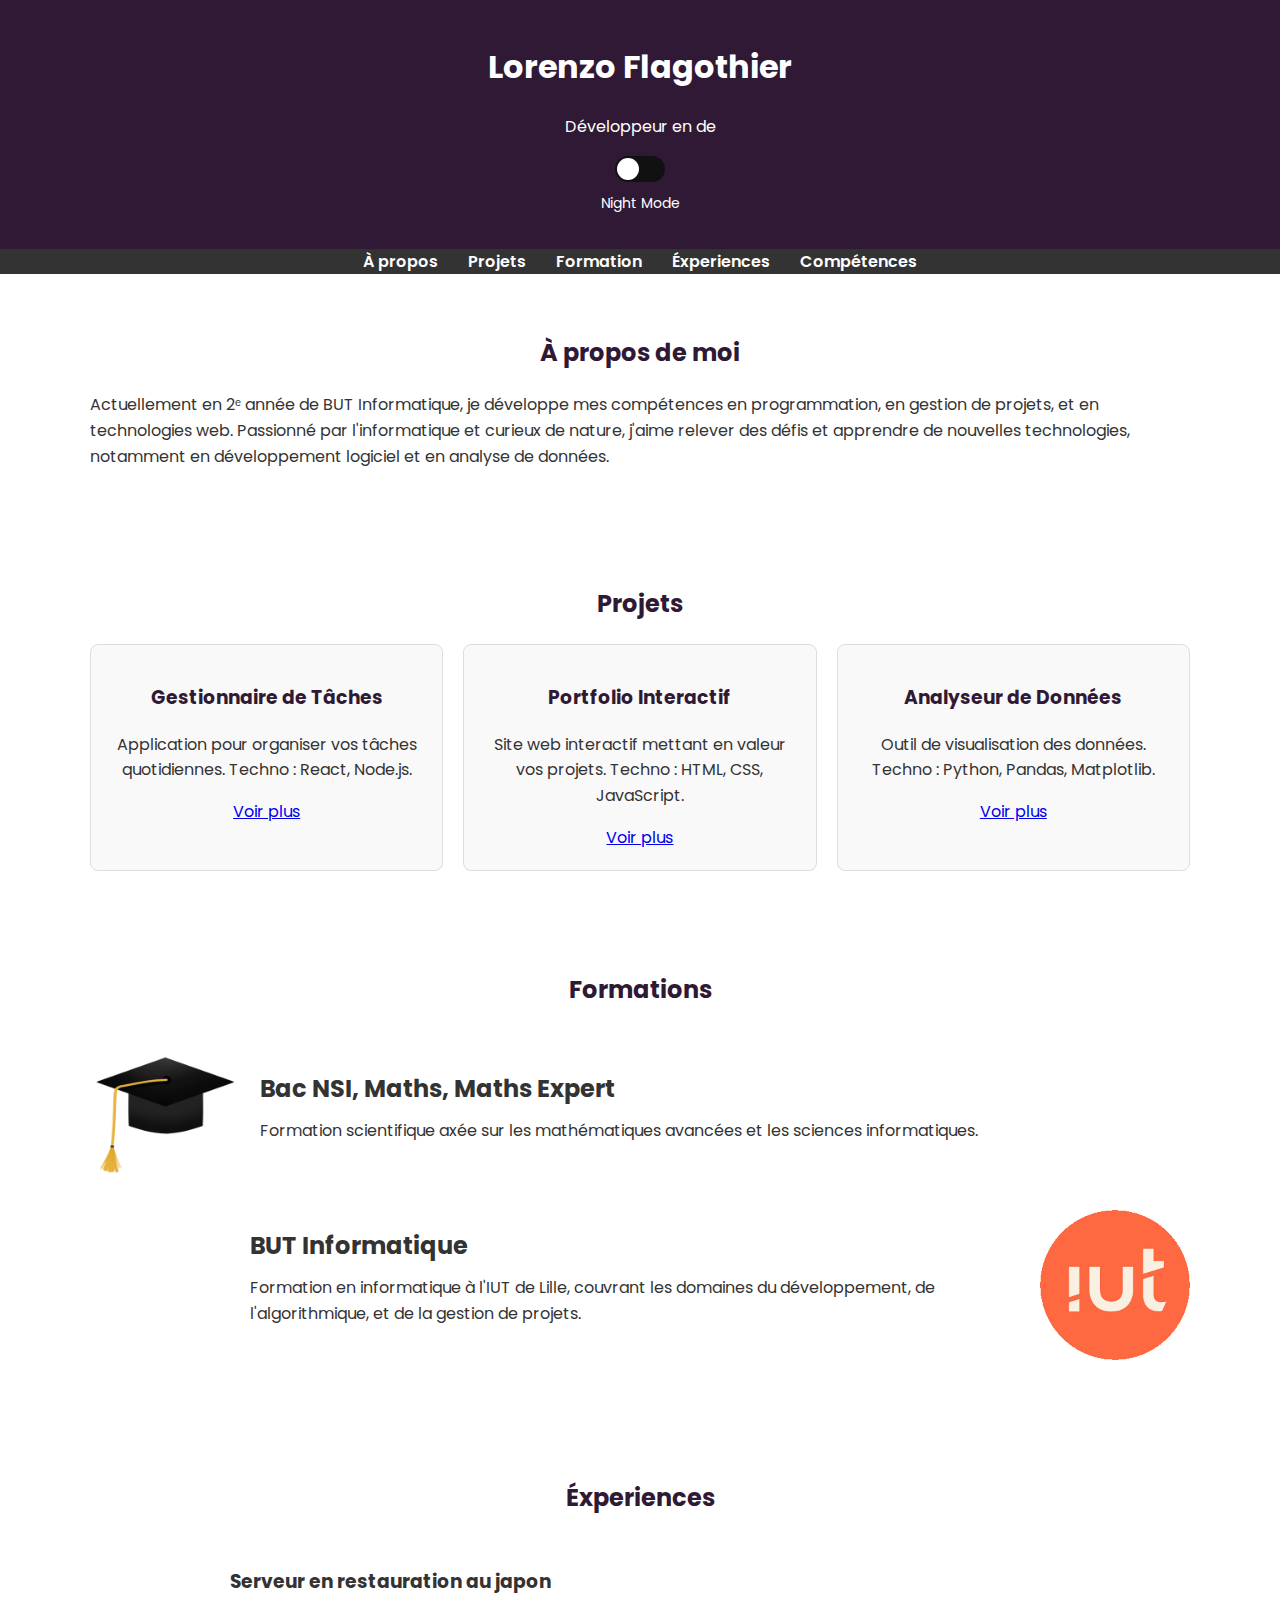
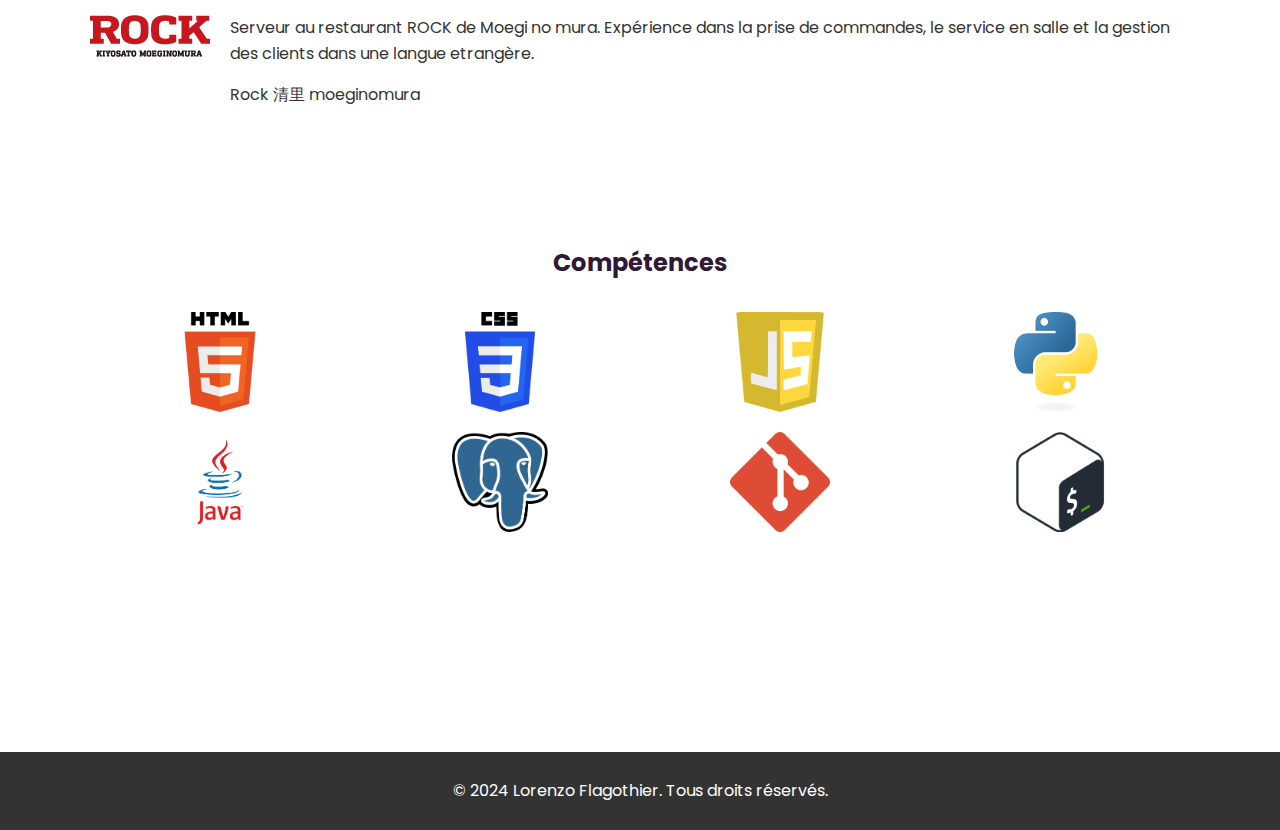
==== index.html @ 0fe45277 "rename Machin truc to index" ====
<!DOCTYPE html>
<html lang="fr">
<head>
    <meta charset="UTF-8">
    <meta name="viewport" content="width=device-width, initial-scale=1.0">
    <title>Portfolio Informatique</title>
    <link rel="stylesheet" href="styles.css">
    <link rel="preconnect" href="https://fonts.googleapis.com">
    <link href="https://fonts.googleapis.com/css2?family=Poppins:wght@300;400;600&display=swap" rel="stylesheet">
</head>
<body>
    <header>
        <div id="particles-js"></div> <!-- Conteneur pour les particules -->
        <div class="container">
            <h1>Lorenzo Flagothier</h1>
            <div id="text-container"></div>
            <p id="dynamic-text">Développeur Web | Ingénieur Logiciel</p>
        </div>
        <div class="nmdiv">
            <div class="nmode">
                <!-- Conteneur pour la checkbox et le label -->
                <div class="checkbox-wrapper">
                    <input type="checkbox" class="checkbox" id="checkbox">
                    <label for="checkbox" class="checkbox-label">
                        <i class="fas fa-moon"></i>
                        <i class="fas fa-sun"></i>
                        <span class="ball"></span>
                    </label>
                </div>
                <!-- Texte sous la checkbox -->
                <p class="checkbox-text">Night Mode</p>
            </div>
        </div>              
        </div>
        
    </header>

    <nav>
        <ul>
            <li><a href="#about">À propos</a></li>
            <li><a href="#projects">Projets</a></li>
            <li><a href="#formation">Formation</a></li>
            <li><a href="#Éxperiences">Éxperiences</a></li>
            <li><a href="#skills">Compétences</a></li>
        </ul>
    </nav>

    <section id="about">
        <div class="container">
            <h2>À propos de moi</h2>
            <p>
                Actuellement en 2ᵉ année de BUT Informatique, je développe mes compétences en programmation, en gestion de projets, et en technologies web. 
                Passionné par l'informatique et curieux de nature, j'aime relever des défis et apprendre de nouvelles technologies, notamment en développement logiciel et en analyse de données.
            </p>
        </div>
    </section>

    <section id="projects">
        <div class="container">
            <h2>Projets</h2>
            <div class="grid">
                <div class="card">
                    <h3>Gestionnaire de Tâches</h3>
                    <p>Application pour organiser vos tâches quotidiennes. Techno : React, Node.js.</p>
                    <a href="#">Voir plus</a>
                </div>
                <div class="card">
                    <h3>Portfolio Interactif</h3>
                    <p>Site web interactif mettant en valeur vos projets. Techno : HTML, CSS, JavaScript.</p>
                    <a href="#">Voir plus</a>
                </div>
                <div class="card">
                    <h3>Analyseur de Données</h3>
                    <p>Outil de visualisation des données. Techno : Python, Pandas, Matplotlib.</p>
                    <a href="#">Voir plus</a>
                </div>
            </div>
        </div>
    </section>

    <section id="formation">
        <div class="container">
            <h2>Formations</h2>
            <div class="formation-item">
                <img src="img/Bac.png" alt="Bac NSI, Maths" class="formation-img">
                <div class="formation-content">
                    <h3>Bac NSI, Maths, Maths Expert</h3>
                    <p>Formation scientifique axée sur les mathématiques avancées et les sciences informatiques.</p>
                </div>
            </div>
            <div class="formation-item reverse">
                <img src="img/iut.png" alt="BUT Informatique" class="formation-img">
                <div class="formation-content">
                    <h3>BUT Informatique</h3>
                    <p>Formation en informatique à l'IUT de Lille, couvrant les domaines du développement, de l'algorithmique, et de la gestion de projets.</p>
                </div>
            </div>
        </div>
    </section>


    <section id="Éxperiences">
        <div class="container">
            <h2>Éxperiences</h2>
            <div class="Éxperiences-item">
                <img src="img/kiyosato rock.png" alt="kiyosato rock" class="Éxperiences-img">
                <div class="Éxperiences-content">
                    <h3>Serveur en restauration au japon</h3>
                    <p>Serveur au restaurant ROCK de Moegi no mura. Expérience dans la prise de commandes, le service en salle et la gestion des clients dans une langue etrangère.</p>
                    <p>Rock 清里 moeginomura</p>

                </div>
            </div>
        </div>
    </section>

    <section id="skills">
        <div class="container">
            <h2>Compétences</h2>
            <div class="skills-grid">
                <img src="img/html.png" alt="HTML" class="skill-img">
                <img src="img/css.png" alt="CSS" class="skill-img">
                <img src="img/js.png" alt="JavaScript" class="skill-img">
                <img src="img/python.png" alt="Python" class="skill-img">
                <img src="img/java.png" alt="java" class="skill-img">
                <img src="img/psql.png" alt="psql" class="skill-img">
                <img src="img/git.png" alt="git" class="skill-img">
                <img src="img/bash.png" alt="bash" class="skill-img">
            </div>
        </div>
    </section>

    <section id="fun-button">
        <div class="container">
            <button id="magic-button">Cliquez-moi !</button>
        </div>
    </section>
    
    
    

    <footer>
        <div class="container">
            <p>&copy; 2024 Lorenzo Flagothier. Tous droits réservés.</p>
        </div>
    </footer>
    <script src="script.js"></script>
</body>
</html>
---- styles.css ----
/* Global Styles */
body {
    font-family: 'Poppins', sans-serif;
    margin: 0;
    padding: 0;
    color: #333;
    line-height: 1.6;
}

header {
    position: relative;
    overflow: hidden; /* Empêche les particules de dépasser */
    background: #301934; /* Couleur de fond du header */
    color: #fff;
    padding: 20px 0;
    text-align: center;
    min-height: 200px; /* Assure une hauteur suffisante pour les particules */
}

nav {
    background: #333;
    color: #fff;
    text-align: center;
}

nav ul {
    margin: 0;
    padding: 0;
    list-style: none;
    display: flex;
    justify-content: center;
}

nav ul li {
    margin: 0 15px;
}

nav ul li a {
    color: #fff;
    text-decoration: none;
    font-weight: 600;
}

nav ul li a:hover {
    color: #301934;
}

.container {
    width: 90%;
    max-width: 1100px;
    margin: 0 auto;
}

section {
    padding: 40px 0;
}

h2 {
    text-align: center;
    margin-bottom: 20px;
    color: #301934;
}
/* Section formations */
#formation, #Éxperiences {
    padding: 40px 0;
}

#formation h2, #Éxperiences h2 {
    text-align: center;
    margin-bottom: 30px;
}

/* Conteneur de chaque formation */
.formation-item, .Éxperiences-item {
    display: flex;
    align-items: center;
    margin-bottom: 20px;
}

.formation-item.reverse, .Éxperiences-item.reverse {
    flex-direction: row-reverse; /* Inverse l'ordre pour alterner l'image et le texte */
}

/* Image associée à chaque formation */
.formation-img {
    width: 150px;
    height: 150px;
    object-fit: cover; /* Assure que l'image garde une bonne proportion */
    border-radius: 10px; /* Ajoute des coins arrondis */
    margin-right: 20px;
}

.formation-item.reverse .formation-img {
    margin-right: 0;
    margin-left: 20px;
}

/* Texte des formations */
.formation-content {
    max-width: 70%;
}

.formation-content h3 {
    margin: 0;
    font-size: 1.5em;
}

.formation-content p {
    margin-top: 10px;
    line-height: 1.6;
}

.Éxperiences-img{
    margin-right: 20px;
}

/* Section Compétences */
#skills {
    padding: 40px 0;
}

#skills h2 {
    text-align: center;
    margin-bottom: 30px;
}

/* Grille des compétences */
.skills-grid {
    display: grid;
    grid-template-columns: repeat(4, auto);
    grid-template-rows: repeat(2, auto);
    gap: 20px; /* Espacement entre les images */
    justify-items: center; /* Centre les images horizontalement */
    align-items: center; /* Centre les images verticalement */
}

/* Images des compétences */
.skill-img {
    width: 100px;
    height: 100px;
    object-fit: contain; /* Préserve les proportions de l'image */
    border-radius: 10px; /* Coins arrondis */
    transition: transform 0.3s ease, box-shadow 0.3s ease; /* Effet au survol */
}

/* Effet au survol */
.skill-img:hover {
    transform: scale(1.5) translateY(-10px) rotate(5deg);
    box-shadow: 0 10px 20px rgba(0, 0, 0, 0.2); /* Ombre */
}


.grid {
    display: grid;
    grid-template-columns: repeat(auto-fit, minmax(300px, 1fr));
    gap: 20px;
}

.card {
    border: 1px solid #ddd;
    border-radius: 8px;
    padding: 20px;
    text-align: center;
    background: #f9f9f9;
    transition: transform 0.3s ease, box-shadow 0.3s ease;
    position: relative;
    overflow: hidden;
}

.card:hover {
    transform: translateY(-10px) rotate(2deg);
    box-shadow: 0 15px 30px rgba(0, 0, 0, 0.5);
}

.card:hover::before {
    content: "";
    position: absolute;
    top: 0;
    left: 0;
    width: 100%;
    height: 100%;
    background: rgba(187, 134, 252, 0.2);
    z-index: 1;
}

.card h3 {
    color: #301934;
}

form label {
    display: block;
    margin: 10px 0 5px;
}

form input, form textarea {
    width: 100%;
    padding: 10px;
    margin-bottom: 20px;
    border: 1px solid #ccc;
    border-radius: 5px;
}

form button {
    background: #301934;
    color: #fff;
    padding: 10px 15px;
    border: none;
    border-radius: 5px;
    cursor: pointer;
}

form button:hover {
    background: #0041a8;
}

footer {
    text-align: center;
    background: #333;
    color: #fff;
    padding: 10px 0;
    margin-top: 20px;
}

/* Mode sombre */
body.dark-mode {
    background-color: #121212;
    color: #e0e0e0;
}

body.dark-mode header {
    background-color: #1f1f1f;
}

body.dark-mode nav {
    background-color: #1f1f1f;
}

body.dark-mode .card {
    background-color: #1f1f1f;
    border-color: #333;
}

body.dark-mode h2,
body.dark-mode h3 {
    color: #bb86fc; /* Violet clair adapté au fond sombre */
}

body.dark-mode form button {
    background: #bb86fc; /* Bouton en violet clair */
    color: #121212; /* Texte du bouton en noir pour le contraste */
}

body.dark-mode form button:hover {
    background: #9a67ea; /* Violet légèrement plus foncé au survol */
}

body.dark-mode nav ul li a:hover {
    color: #bb86fc; /* Liens survolés en violet clair */
}



/* Conteneur principal */
.nmdiv {
    display: flex;
    justify-content: center; /* Centre horizontalement */
    align-items: center;
    flex-direction: column; /* Empile verticalement */
}

/* Conteneur de la checkbox */
.nmode {
    display: flex;
    flex-direction: column; /* Place les éléments verticalement */
    align-items: center; /* Centre horizontalement */
    gap: 10px; /* Espace entre les éléments */
}

/* Checkbox existante */
.nmode .checkbox {
    opacity: 0; /* Cache la vraie checkbox */
    position: absolute; /* Permet un design personnalisé */
}

.nmode .checkbox-label {
    background-color: #111; /* Fond de la case */
    width: 50px;
    height: 26px;
    border-radius: 50px;
    position: relative;
    cursor: pointer;
    display: flex;
    justify-content: space-between;
    align-items: center;
}

.checkbox-label .ball {
    background-color: #fff; /* Couleur de la boule */
    width: 22px;
    height: 22px;
    position: absolute;
    left: 2px;
    top: 2px;
    border-radius: 50%;
    transition: transform 0.2s linear;
}

.checkbox:checked + .checkbox-label .ball {
    transform: translateX(24px); /* Déplacement de la boule */
}

/* Texte sous la checkbox */
.checkbox-text {
    margin-top: 0.5px; /* Espace entre le label et le texte */
    font-size: 14px; /* Taille du texte */
    color: #fff; /* Couleur du texte */
    text-align: center;
}

/* Mode sombre adapté */
body.dark-mode .checkbox-text {
    color: #bb86fc; /* Violet clair pour le mode sombre */
}

/* Mode arc-en-ciel : tout le site */
body.rainbow-mode {
    animation: rainbow-bg 2s infinite; /* Animation sur l'arrière-plan */
    color: white; /* Texte blanc pour le contraste */
}

body.rainbow-mode * {
    animation: rainbow-text 2s infinite; /* Animation sur tous les éléments */
    background: none; /* Supprime les fonds pour ne garder que les couleurs */
}

/* Arrière-plan arc-en-ciel */
@keyframes rainbow-bg {
    0% { background-color: red; }
    16% { background-color: orange; }
    33% { background-color: yellow; }
    50% { background-color: green; }
    66% { background-color: blue; }
    83% { background-color: indigo; }
    100% { background-color: violet; }
}


/* Boutons et zones spécifiques */


body.rainbow-mode .card {
    animation: rainbow-border 2s infinite; /* Animation sur les bordures et les fonds */
}

/* Animation des bordures et fonds */
@keyframes rainbow-border {
    0% { border-color: red; background-color: rgba(255, 0, 0, 0.3); }
    16% { border-color: orange; background-color: rgba(255, 165, 0, 0.3); }
    33% { border-color: yellow; background-color: rgba(255, 255, 0, 0.3); }
    50% { border-color: green; background-color: rgba(0, 128, 0, 0.3); }
    66% { border-color: blue; background-color: rgba(0, 0, 255, 0.3); }
    83% { border-color: indigo; background-color: rgba(75, 0, 130, 0.3); }
    100% { border-color: violet; background-color: rgba(238, 130, 238, 0.3); }
}
#magic-button {
    display: none; /* Cacher le bouton par défaut */
    padding: 10px 20px;
    font-size: 16px;
    background-color: #301934;
    color: #fff;
    border: none;
    border-radius: 5px;
    cursor: pointer;
    transition: all 0.3s ease;
}

#magic-button:hover {
    background-color: #bb86fc;
}


#fun-button {
    text-align: center;
    margin: 50px 0;
}

#magic-button {
    padding: 10px 20px;
    font-size: 16px;
    background-color: #301934;
    color: #fff;
    border: none;
    border-radius: 5px;
    cursor: pointer;
    transition: all 0.3s ease;
}

#magic-button:hover {
    background-color: #bb86fc;
}

/* Animation quand le bouton fuit */
#magic-button.moving {
    position: absolute;
    transition: transform 0.2s ease;
}
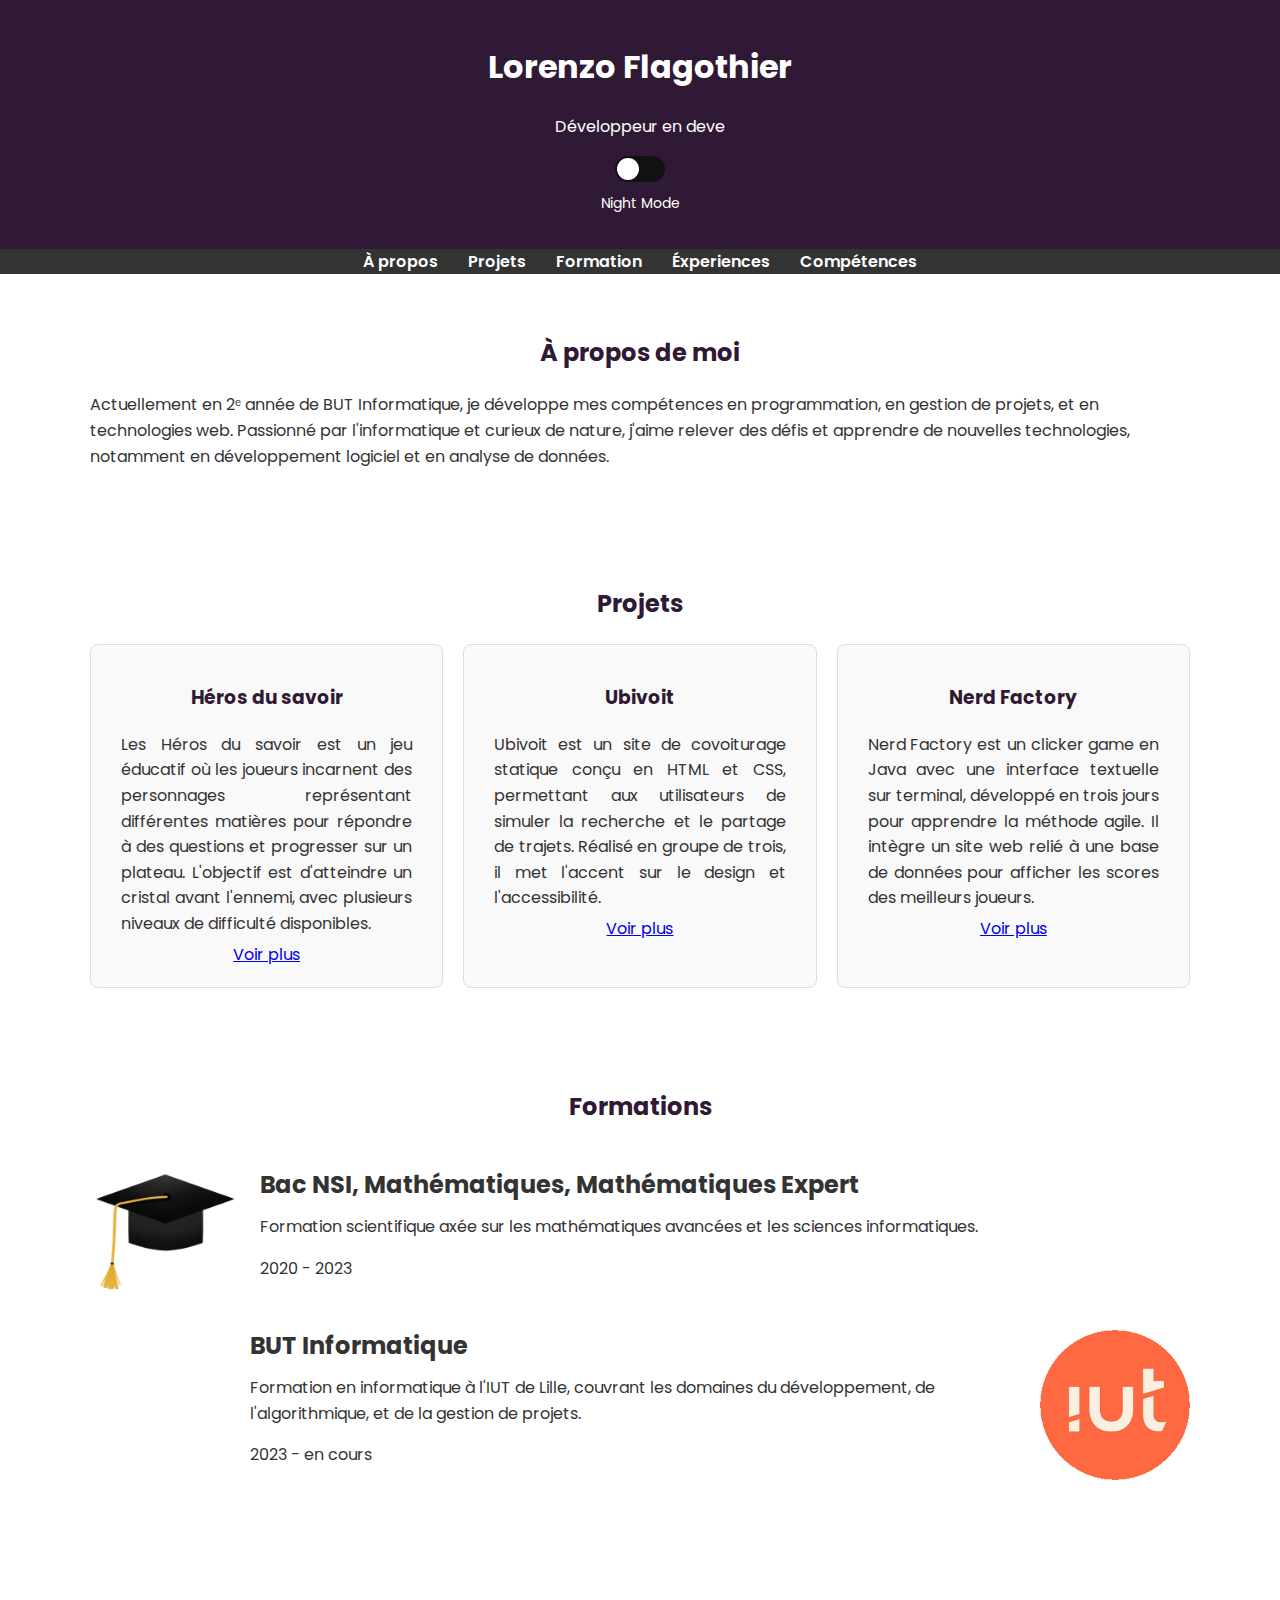
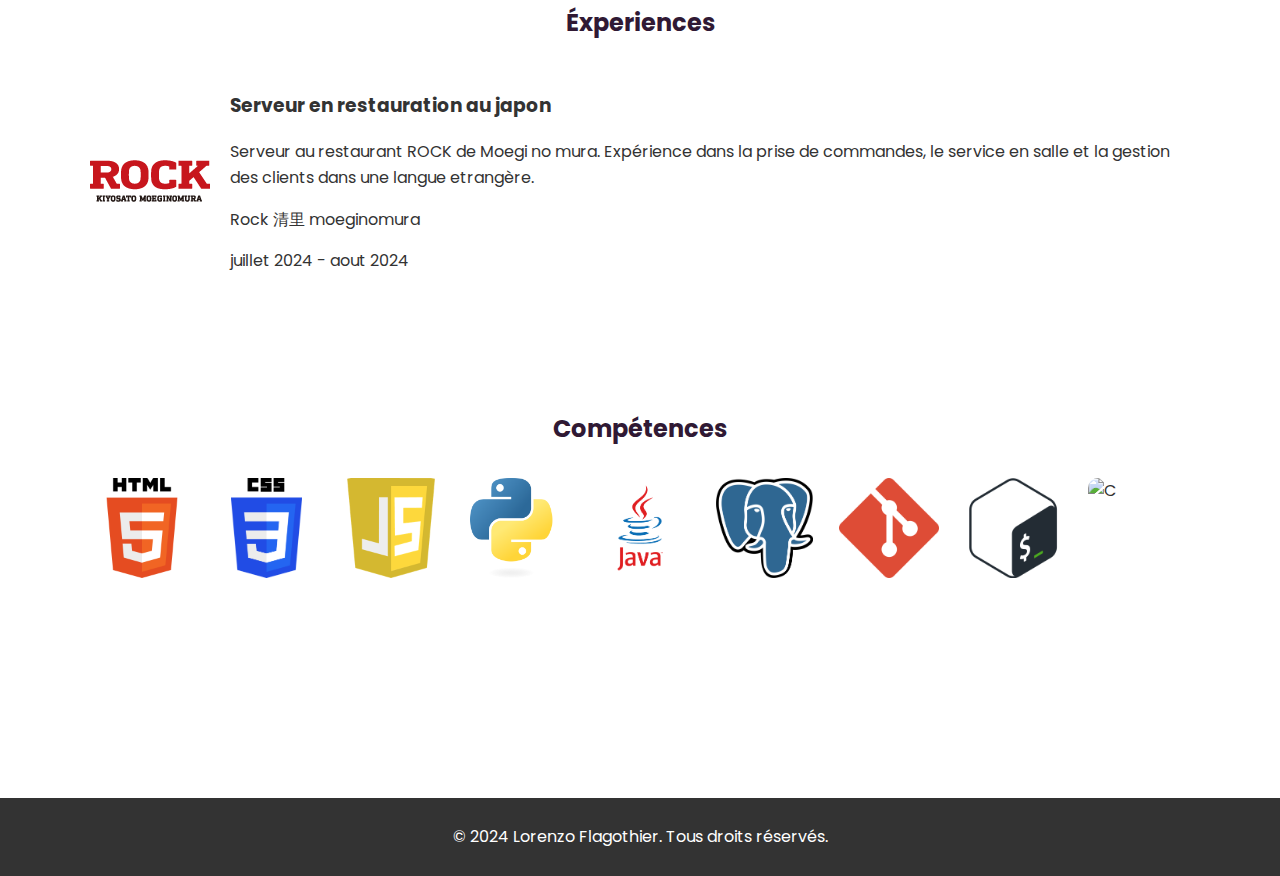
==== commit fb356e89: "ajout projets" ====
--- a/index.html
+++ b/index.html
@@ -7,6 +7,7 @@
     <link rel="stylesheet" href="styles.css">
     <link rel="preconnect" href="https://fonts.googleapis.com">
     <link href="https://fonts.googleapis.com/css2?family=Poppins:wght@300;400;600&display=swap" rel="stylesheet">
+    <link rel="icon" type="image/gif" href="img/bongo.gif">
 </head>
 <body>
     <header>
@@ -60,18 +61,18 @@
             <h2>Projets</h2>
             <div class="grid">
                 <div class="card">
-                    <h3>Gestionnaire de Tâches</h3>
-                    <p>Application pour organiser vos tâches quotidiennes. Techno : React, Node.js.</p>
+                    <h3>Héros du savoir</h3>
+                    <p>Les Héros du savoir est un jeu éducatif où les joueurs incarnent des personnages représentant différentes matières pour répondre à des questions et progresser sur un plateau. L'objectif est d'atteindre un cristal avant l'ennemi, avec plusieurs niveaux de difficulté disponibles.</p>
                     <a href="#">Voir plus</a>
                 </div>
                 <div class="card">
-                    <h3>Portfolio Interactif</h3>
-                    <p>Site web interactif mettant en valeur vos projets. Techno : HTML, CSS, JavaScript.</p>
+                    <h3>Ubivoit</h3>
+                    <p>Ubivoit est un site de covoiturage statique conçu en HTML et CSS, permettant aux utilisateurs de simuler la recherche et le partage de trajets. Réalisé en groupe de trois, il met l'accent sur le design et l'accessibilité.</p>
                     <a href="#">Voir plus</a>
                 </div>
                 <div class="card">
-                    <h3>Analyseur de Données</h3>
-                    <p>Outil de visualisation des données. Techno : Python, Pandas, Matplotlib.</p>
+                    <h3>Nerd Factory</h3>
+                    <p>Nerd Factory est un clicker game en Java avec une interface textuelle sur terminal, développé en trois jours pour apprendre la méthode agile.  Il intègre un site web relié à une base de données pour afficher les scores des meilleurs joueurs.</p>
                     <a href="#">Voir plus</a>
                 </div>
             </div>
@@ -84,8 +85,9 @@
             <div class="formation-item">
                 <img src="img/Bac.png" alt="Bac NSI, Maths" class="formation-img">
                 <div class="formation-content">
-                    <h3>Bac NSI, Maths, Maths Expert</h3>
+                    <h3>Bac NSI, Mathématiques, Mathématiques Expert</h3>
                     <p>Formation scientifique axée sur les mathématiques avancées et les sciences informatiques.</p>
+                    <p>2020 - 2023</p>
                 </div>
             </div>
             <div class="formation-item reverse">
@@ -93,6 +95,7 @@
                 <div class="formation-content">
                     <h3>BUT Informatique</h3>
                     <p>Formation en informatique à l'IUT de Lille, couvrant les domaines du développement, de l'algorithmique, et de la gestion de projets.</p>
+                    <p>2023 - en cours</p>
                 </div>
             </div>
         </div>
@@ -108,7 +111,7 @@
                     <h3>Serveur en restauration au japon</h3>
                     <p>Serveur au restaurant ROCK de Moegi no mura. Expérience dans la prise de commandes, le service en salle et la gestion des clients dans une langue etrangère.</p>
                     <p>Rock 清里 moeginomura</p>
-
+                    <p>juillet 2024 - aout 2024</p>
                 </div>
             </div>
         </div>
@@ -126,6 +129,7 @@
                 <img src="img/psql.png" alt="psql" class="skill-img">
                 <img src="img/git.png" alt="git" class="skill-img">
                 <img src="img/bash.png" alt="bash" class="skill-img">
+                <img src="img/C.png" alt="C" class="skill-img">
             </div>
         </div>
     </section>
@@ -146,4 +150,4 @@
     </footer>
     <script src="script.js"></script>
 </body>
-</html>+</html>
--- a/styles.css
+++ b/styles.css
@@ -60,6 +60,14 @@
     margin-bottom: 20px;
     color: #301934;
 }
+/* Section projets */
+
+#projects p {
+    text-align: justify; /* Justifie le texte */
+    line-height: 1.6;    /* Améliore la lisibilité avec un espacement entre les lignes */
+    margin: 5px 10px;      /* Ajoute un peu d'espace autour du paragraphe */
+}
+
 /* Section formations */
 #formation, #Éxperiences {
     padding: 40px 0;
@@ -127,8 +135,7 @@
 /* Grille des compétences */
 .skills-grid {
     display: grid;
-    grid-template-columns: repeat(4, auto);
-    grid-template-rows: repeat(2, auto);
+    grid-template-columns: repeat(auto-fill, minmax(100px, 1fr));
     gap: 20px; /* Espacement entre les images */
     justify-items: center; /* Centre les images horizontalement */
     align-items: center; /* Centre les images verticalement */
@@ -147,6 +154,30 @@
 .skill-img:hover {
     transform: scale(1.5) translateY(-10px) rotate(5deg);
     box-shadow: 0 10px 20px rgba(0, 0, 0, 0.2); /* Ombre */
+}
+
+/* Pour les petits écrans (mobiles) */
+@media (max-width: 600px) {
+    .skills-grid {
+        grid-template-columns: repeat(auto-fill, minmax(80px, 1fr)); /* Une seule colonne avec des images plus petites */
+    }
+
+    .skill-img {
+        width: 80px; /* Réduit la taille des images */
+        height: 80px;
+    }
+}
+
+/* Pour les tablettes (entre 600px et 900px) */
+@media (min-width: 600px) and (max-width: 900px) {
+    .skills-grid {
+        grid-template-columns: repeat(3, 1fr); /* 3 colonnes */
+    }
+
+    .skill-img {
+        width: 90px; /* Réduit la taille des images pour les tablettes */
+        height: 90px;
+    }
 }
 
 
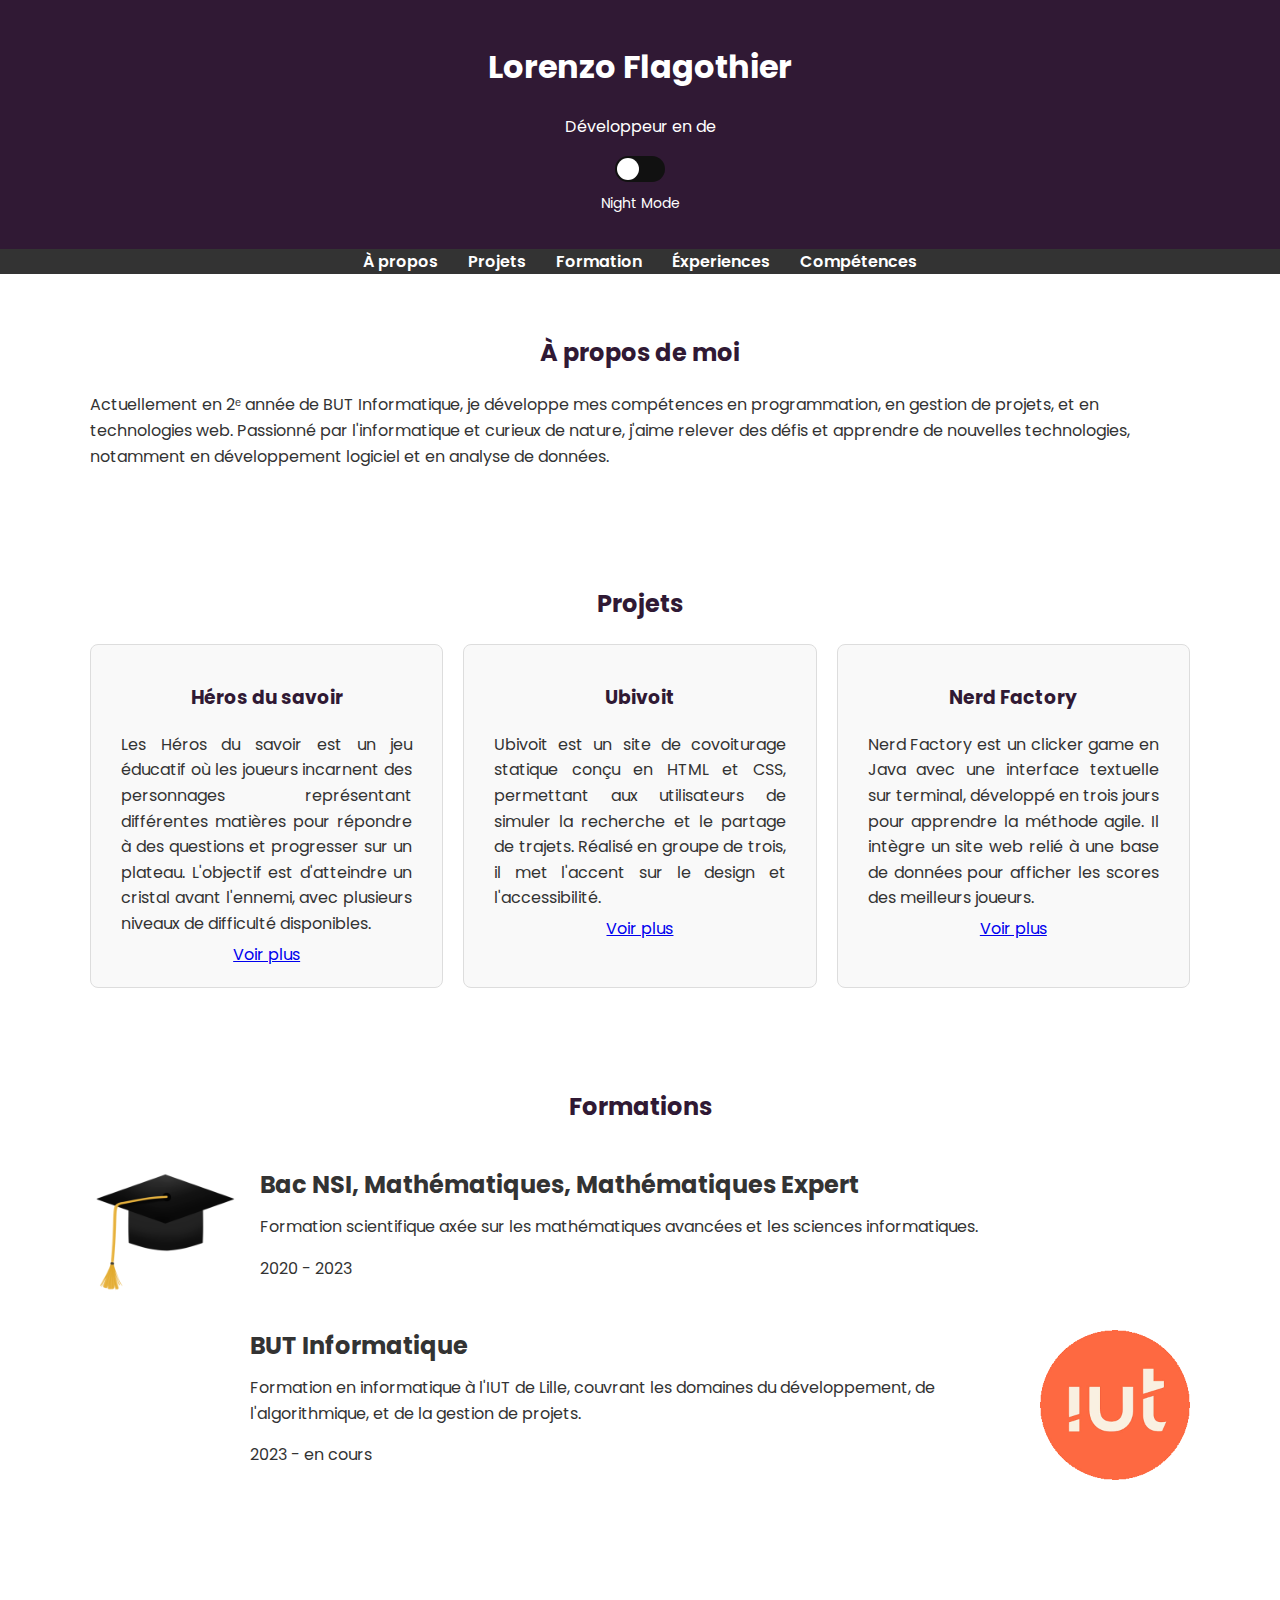
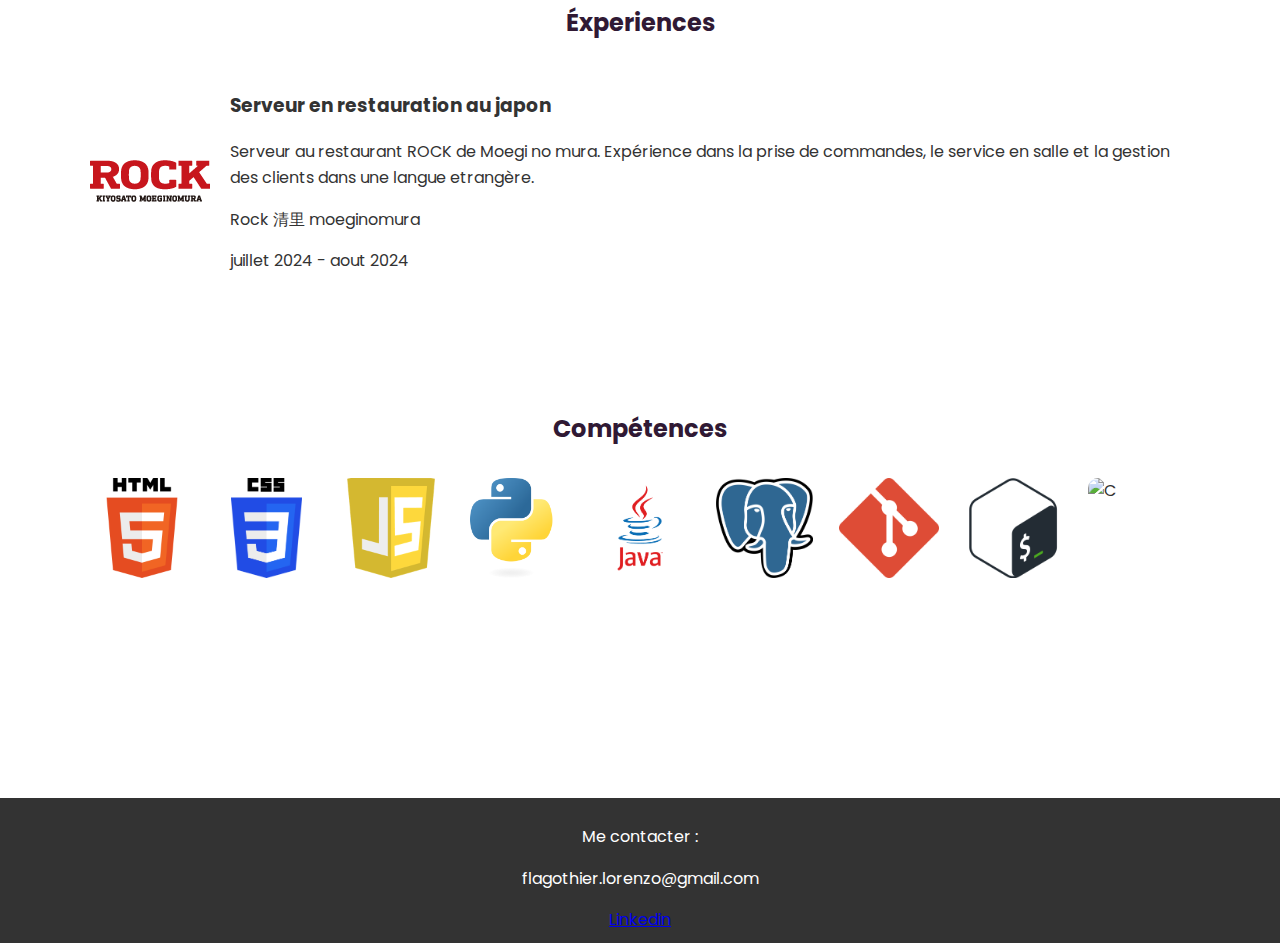
==== commit 8e125052: "Update index.html" ====
--- a/index.html
+++ b/index.html
@@ -63,12 +63,12 @@
                 <div class="card">
                     <h3>Héros du savoir</h3>
                     <p>Les Héros du savoir est un jeu éducatif où les joueurs incarnent des personnages représentant différentes matières pour répondre à des questions et progresser sur un plateau. L'objectif est d'atteindre un cristal avant l'ennemi, avec plusieurs niveaux de difficulté disponibles.</p>
-                    <a href="#">Voir plus</a>
+                    <a href="https://gitlab.univ-lille.fr/lorenzo.flagothier.etu/s1.02">Voir plus</a>
                 </div>
                 <div class="card">
                     <h3>Ubivoit</h3>
                     <p>Ubivoit est un site de covoiturage statique conçu en HTML et CSS, permettant aux utilisateurs de simuler la recherche et le partage de trajets. Réalisé en groupe de trois, il met l'accent sur le design et l'accessibilité.</p>
-                    <a href="#">Voir plus</a>
+                    <a href="https://gitlab.univ-lille.fr/lorenzo.flagothier.etu/site-sae-1.05-1.06">Voir plus</a>
                 </div>
                 <div class="card">
                     <h3>Nerd Factory</h3>
@@ -145,7 +145,9 @@
 
     <footer>
         <div class="container">
-            <p>&copy; 2024 Lorenzo Flagothier. Tous droits réservés.</p>
+            <p>Me contacter : </p>
+            <P>flagothier.lorenzo@gmail.com</P>
+            <a href="https://www.linkedin.com/in/lorenzo-flagothier-774583329/">Linkedin</a>
         </div>
     </footer>
     <script src="script.js"></script>
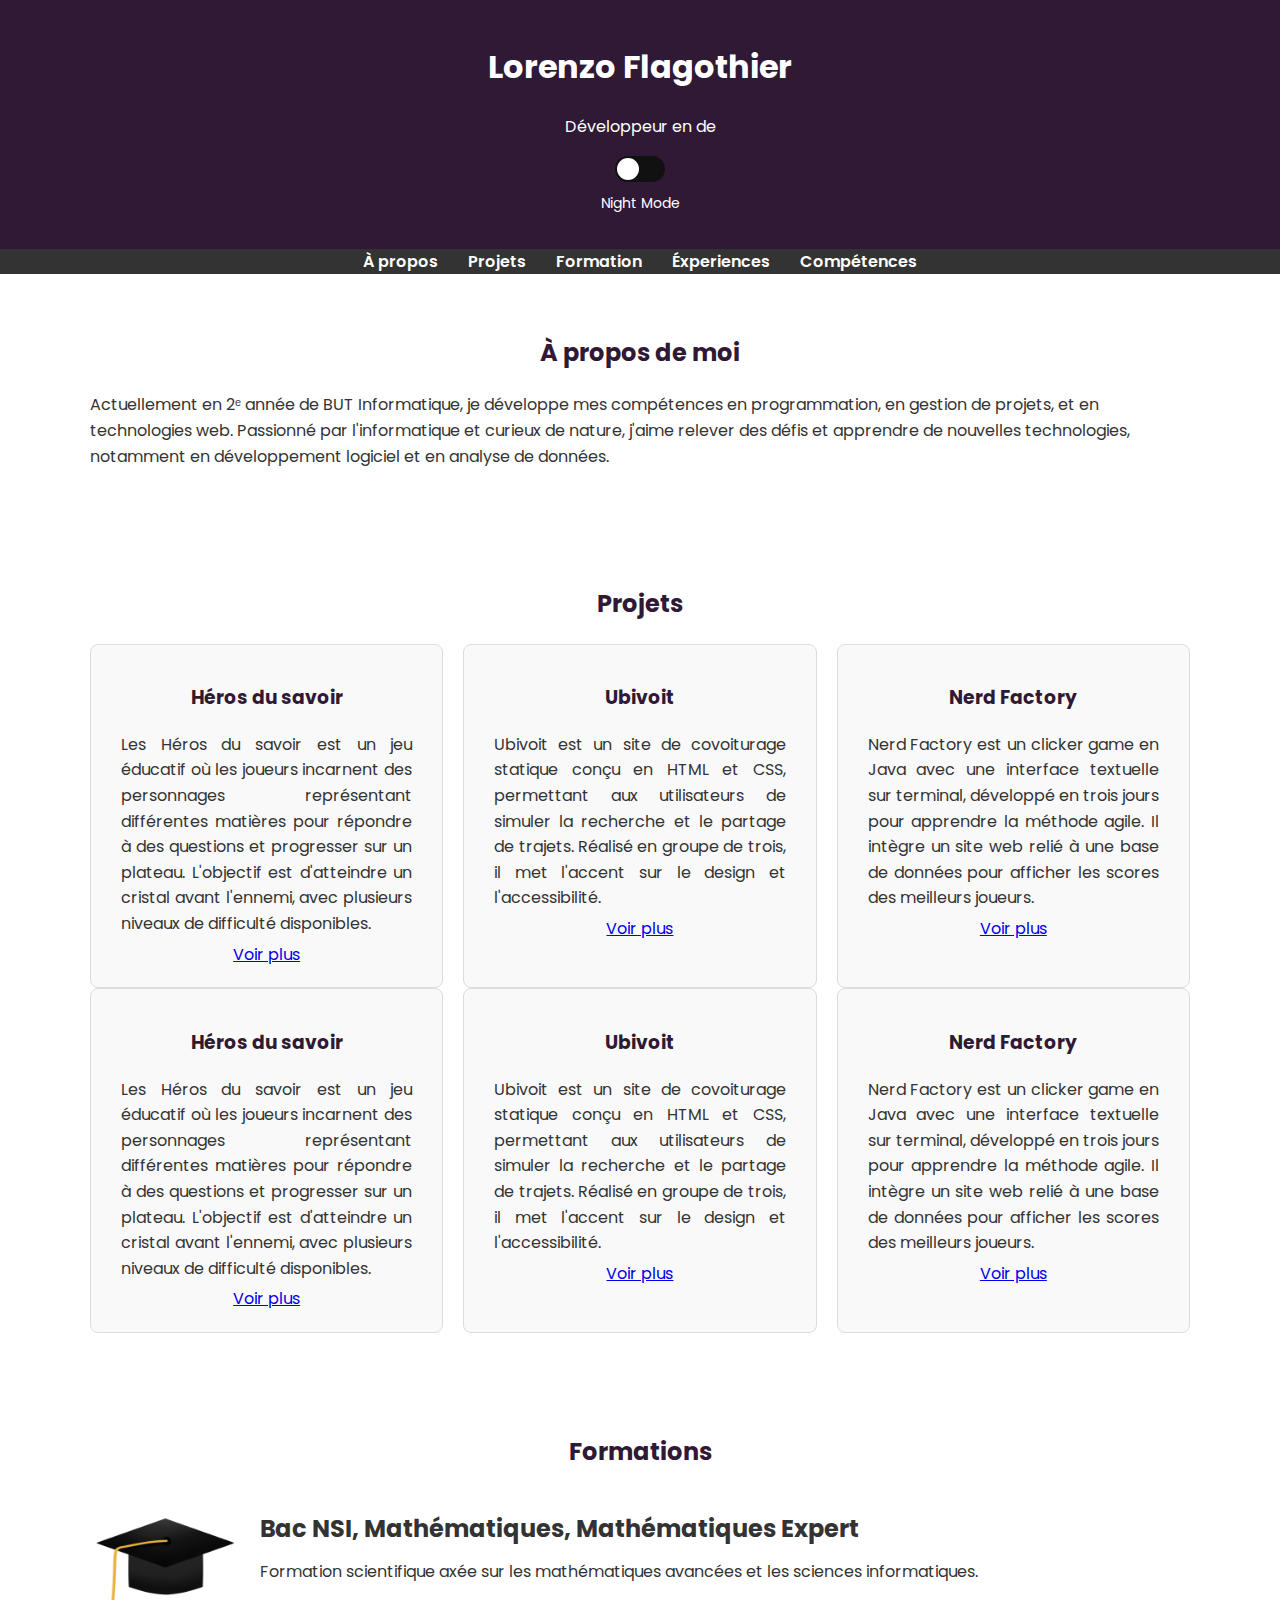
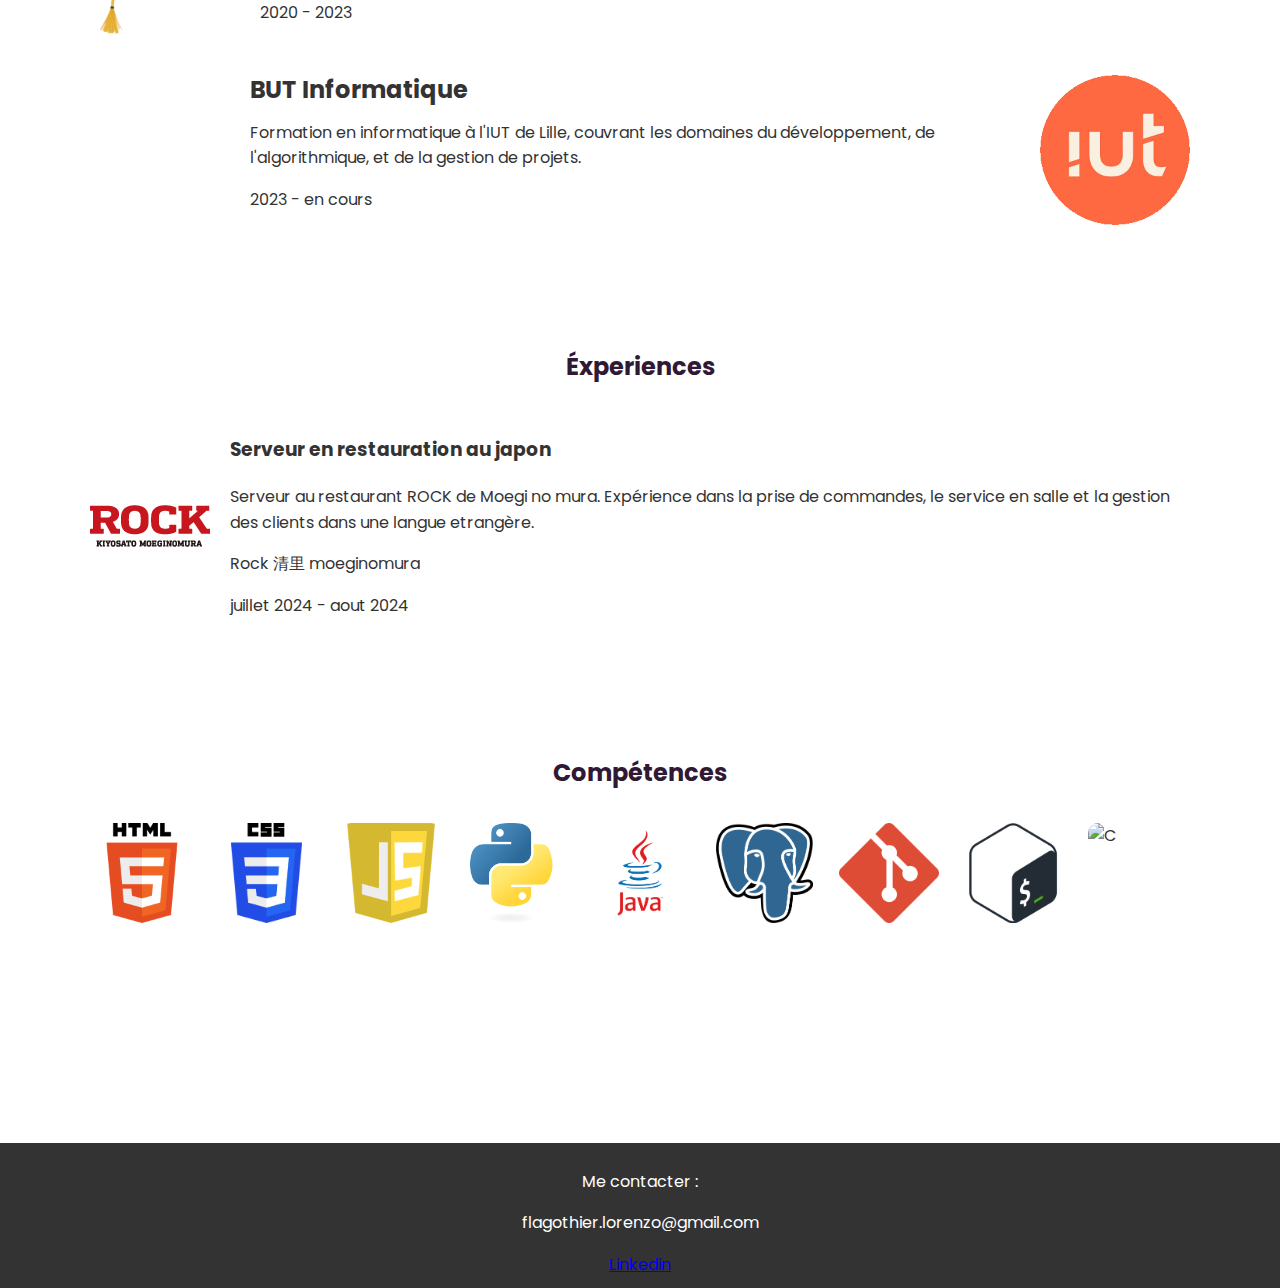
==== commit cf9d72ac: "ajout de card projet" ====
--- a/index.html
+++ b/index.html
@@ -60,6 +60,23 @@
         <div class="container">
             <h2>Projets</h2>
             <div class="grid">
+                <div class="card">
+                    <h3>Héros du savoir</h3>
+                    <p>Les Héros du savoir est un jeu éducatif où les joueurs incarnent des personnages représentant différentes matières pour répondre à des questions et progresser sur un plateau. L'objectif est d'atteindre un cristal avant l'ennemi, avec plusieurs niveaux de difficulté disponibles.</p>
+                    <a href="https://gitlab.univ-lille.fr/lorenzo.flagothier.etu/s1.02">Voir plus</a>
+                </div>
+                <div class="card">
+                    <h3>Ubivoit</h3>
+                    <p>Ubivoit est un site de covoiturage statique conçu en HTML et CSS, permettant aux utilisateurs de simuler la recherche et le partage de trajets. Réalisé en groupe de trois, il met l'accent sur le design et l'accessibilité.</p>
+                    <a href="https://gitlab.univ-lille.fr/lorenzo.flagothier.etu/site-sae-1.05-1.06">Voir plus</a>
+                </div>
+                <div class="card">
+                    <h3>Nerd Factory</h3>
+                    <p>Nerd Factory est un clicker game en Java avec une interface textuelle sur terminal, développé en trois jours pour apprendre la méthode agile.  Il intègre un site web relié à une base de données pour afficher les scores des meilleurs joueurs.</p>
+                    <a href="#">Voir plus</a>
+                </div>
+            </div>
+             <div class="grid">
                 <div class="card">
                     <h3>Héros du savoir</h3>
                     <p>Les Héros du savoir est un jeu éducatif où les joueurs incarnent des personnages représentant différentes matières pour répondre à des questions et progresser sur un plateau. L'objectif est d'atteindre un cristal avant l'ennemi, avec plusieurs niveaux de difficulté disponibles.</p>
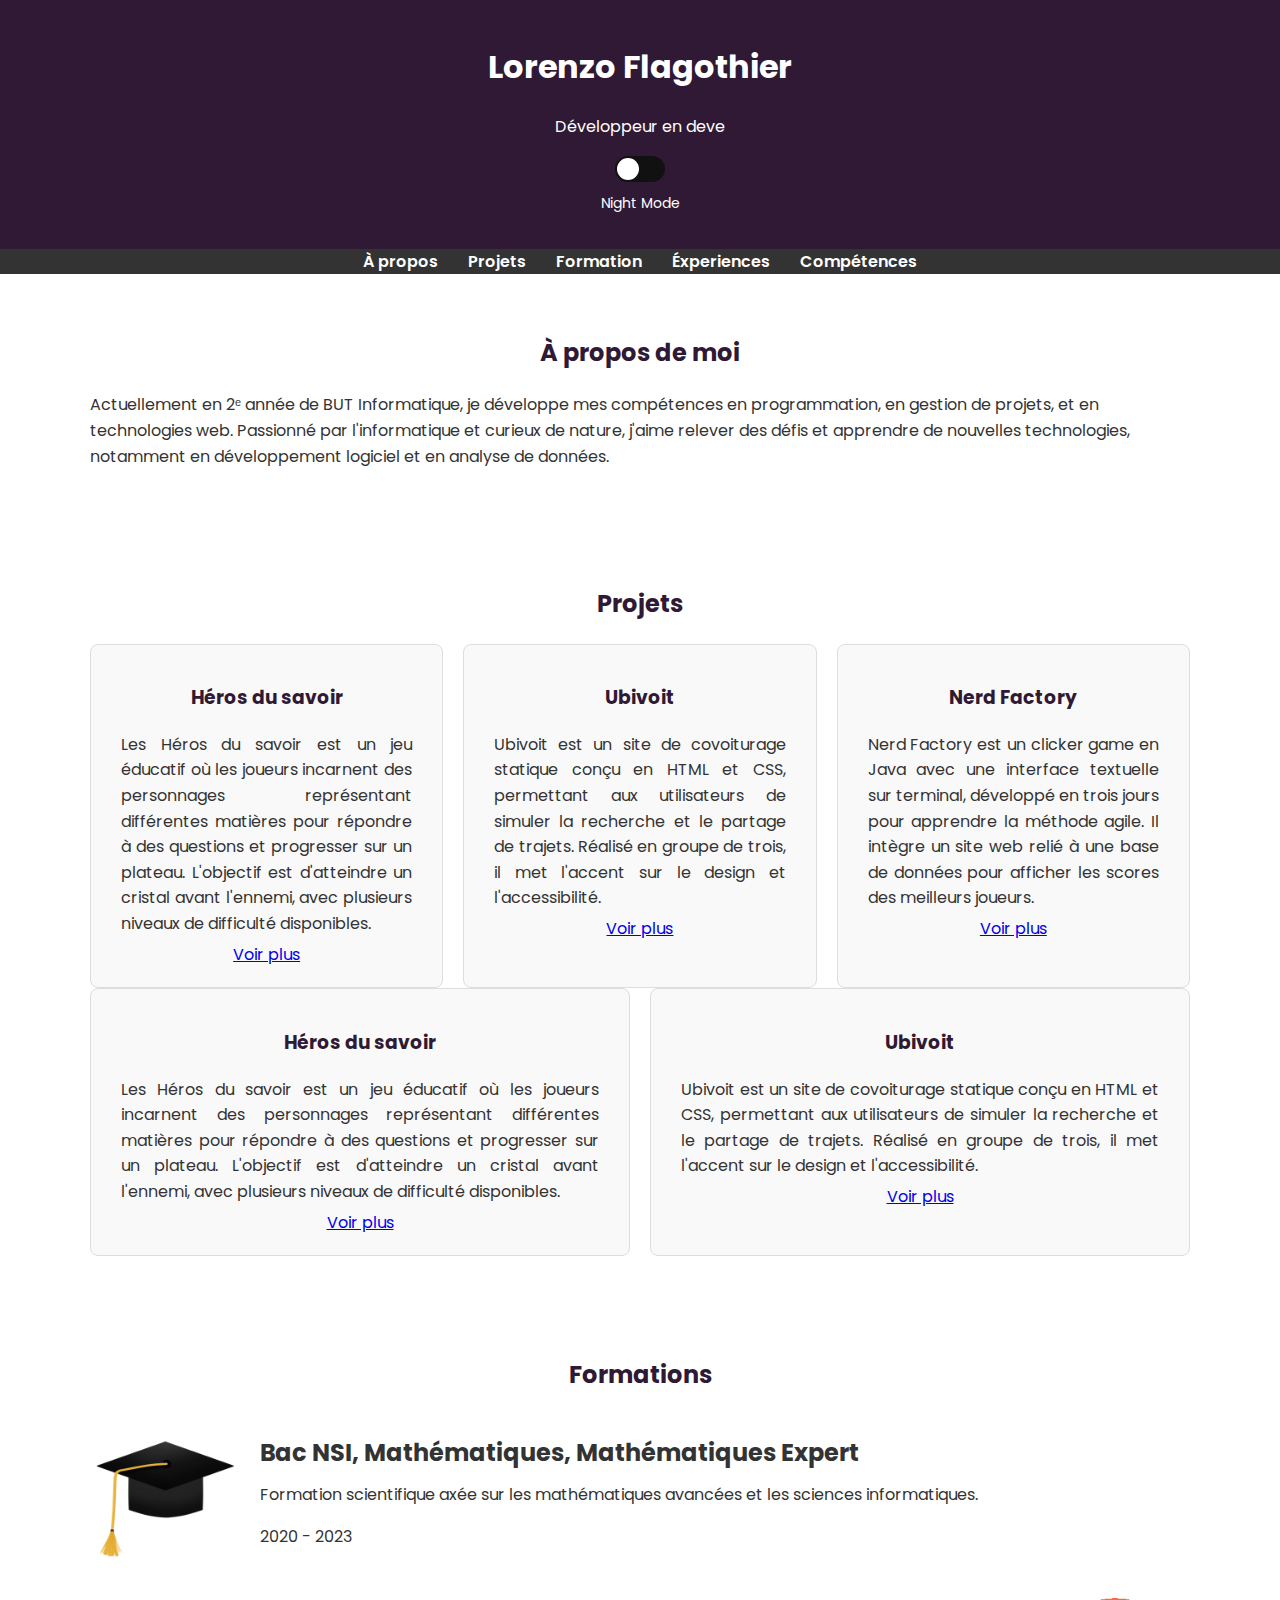
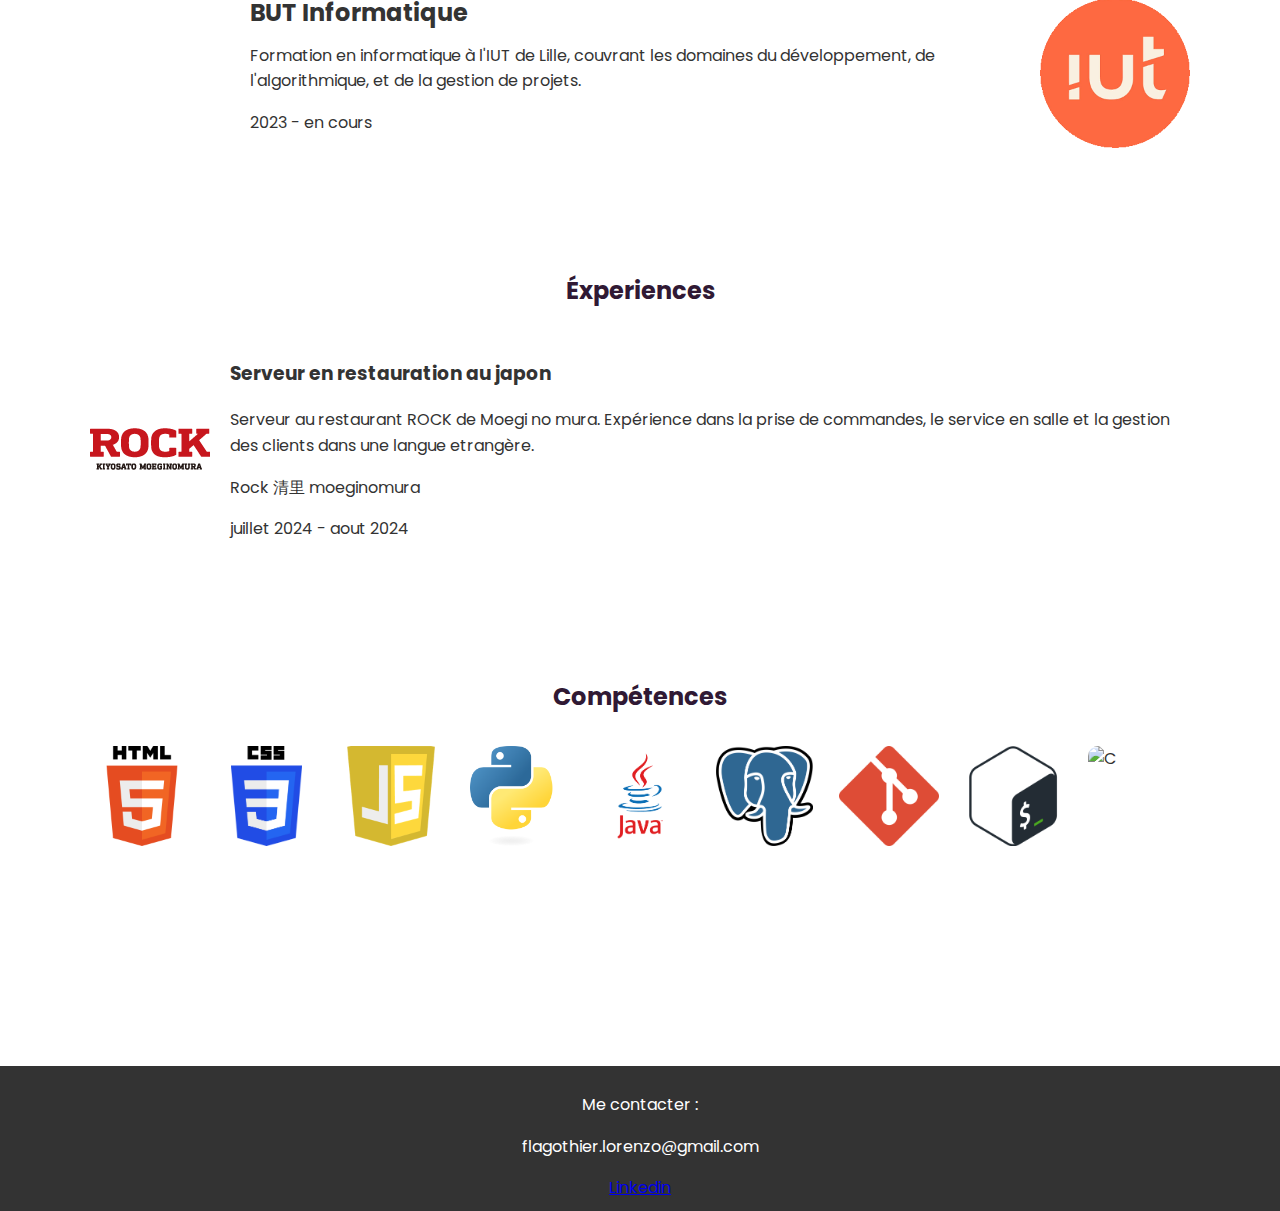
==== commit 583e4842: "test avec 2 card sur une ligne" ====
--- a/index.html
+++ b/index.html
@@ -87,11 +87,6 @@
                     <p>Ubivoit est un site de covoiturage statique conçu en HTML et CSS, permettant aux utilisateurs de simuler la recherche et le partage de trajets. Réalisé en groupe de trois, il met l'accent sur le design et l'accessibilité.</p>
                     <a href="https://gitlab.univ-lille.fr/lorenzo.flagothier.etu/site-sae-1.05-1.06">Voir plus</a>
                 </div>
-                <div class="card">
-                    <h3>Nerd Factory</h3>
-                    <p>Nerd Factory est un clicker game en Java avec une interface textuelle sur terminal, développé en trois jours pour apprendre la méthode agile.  Il intègre un site web relié à une base de données pour afficher les scores des meilleurs joueurs.</p>
-                    <a href="#">Voir plus</a>
-                </div>
             </div>
         </div>
     </section>
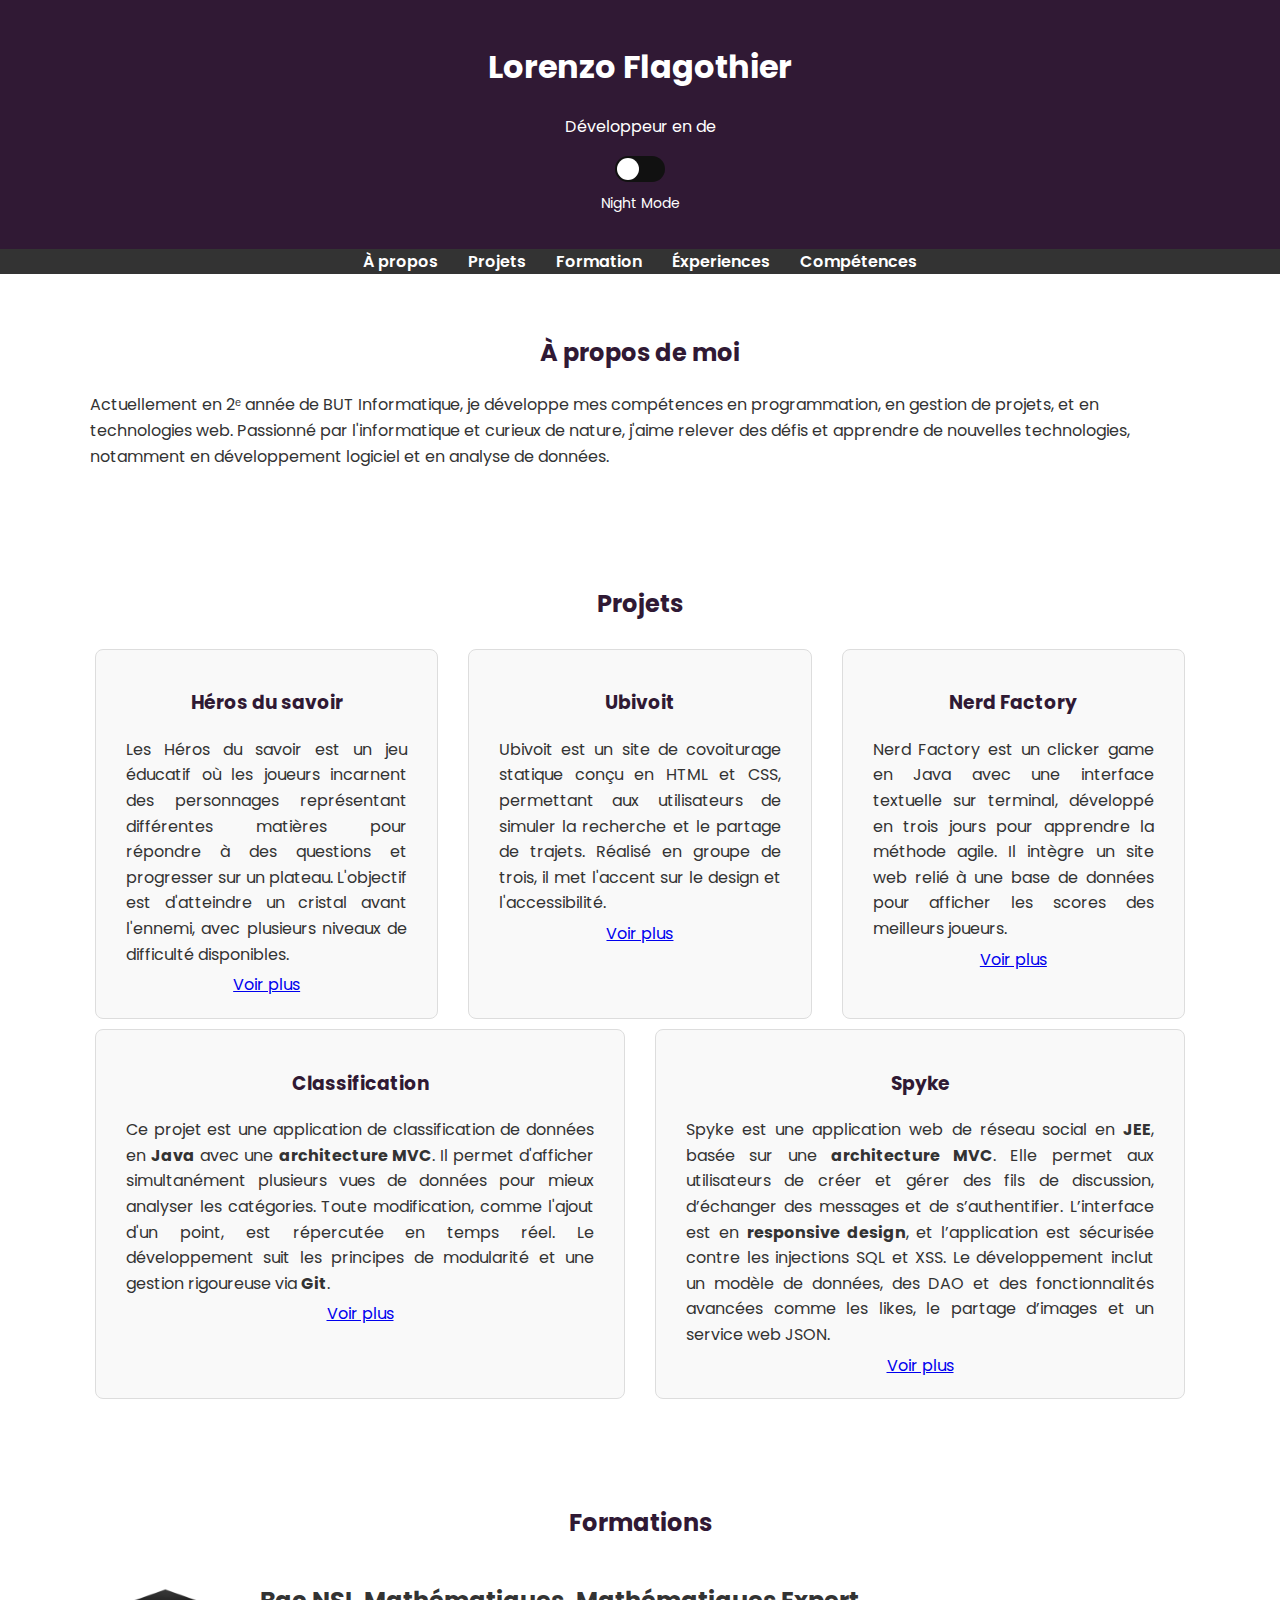
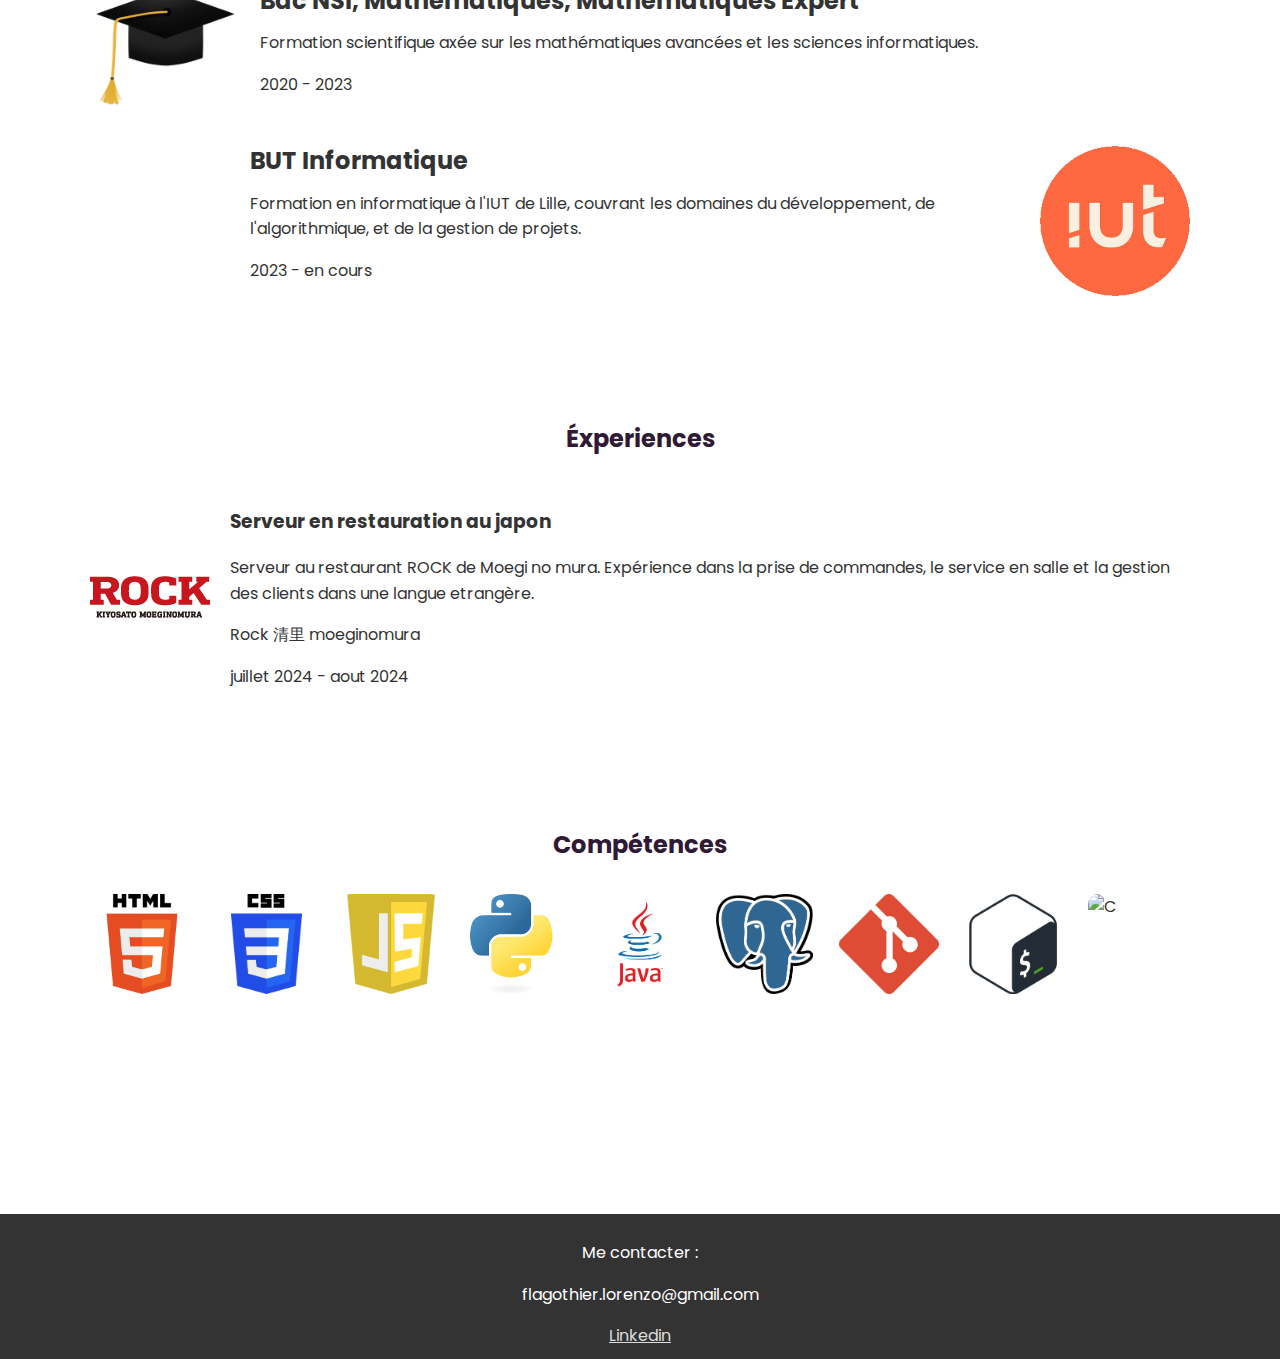
==== commit e44efeb0: "Ajout des liens" ====
--- a/index.html
+++ b/index.html
@@ -78,14 +78,14 @@
             </div>
              <div class="grid">
                 <div class="card">
-                    <h3>Héros du savoir</h3>
-                    <p>Les Héros du savoir est un jeu éducatif où les joueurs incarnent des personnages représentant différentes matières pour répondre à des questions et progresser sur un plateau. L'objectif est d'atteindre un cristal avant l'ennemi, avec plusieurs niveaux de difficulté disponibles.</p>
-                    <a href="https://gitlab.univ-lille.fr/lorenzo.flagothier.etu/s1.02">Voir plus</a>
+                    <h3>Classification</h3>
+                    <p>Ce projet est une application de classification de données en <B>Java</B> avec une <B>architecture MVC</B>. Il permet d'afficher simultanément plusieurs vues de données pour mieux analyser les catégories. Toute modification, comme l'ajout d'un point, est répercutée en temps réel. Le développement suit les principes de modularité et une gestion rigoureuse via <B>Git</B>.</p>
+                    <a href="https://github.com/LorenzoFla/Classification">Voir plus</a>
                 </div>
                 <div class="card">
-                    <h3>Ubivoit</h3>
-                    <p>Ubivoit est un site de covoiturage statique conçu en HTML et CSS, permettant aux utilisateurs de simuler la recherche et le partage de trajets. Réalisé en groupe de trois, il met l'accent sur le design et l'accessibilité.</p>
-                    <a href="https://gitlab.univ-lille.fr/lorenzo.flagothier.etu/site-sae-1.05-1.06">Voir plus</a>
+                    <h3>Spyke</h3>
+                    <p>Spyke est une application web de réseau social en <B>JEE</B>, basée sur une <B>architecture MVC</B>. Elle permet aux utilisateurs de créer et gérer des fils de discussion, d’échanger des messages et de s’authentifier. L’interface est en <B>responsive design</B>, et l’application est sécurisée contre les injections SQL et XSS. Le développement inclut un modèle de données, des DAO et des fonctionnalités avancées comme les likes, le partage d’images et un service web JSON.</p>
+                    <a href="https://github.com/LorenzoFla/Spyke">Voir plus</a>
                 </div>
             </div>
         </div>
--- a/styles.css
+++ b/styles.css
@@ -67,6 +67,10 @@
     line-height: 1.6;    /* Améliore la lisibilité avec un espacement entre les lignes */
     margin: 5px 10px;      /* Ajoute un peu d'espace autour du paragraphe */
 }
+#projects a{
+    position: relative; /* S'assure que le lien reste au-dessus des autres éléments */
+    z-index: 10; /* Donne une priorité de clic au lien */
+}
 
 /* Section formations */
 #formation, #Éxperiences {
@@ -191,6 +195,7 @@
     border: 1px solid #ddd;
     border-radius: 8px;
     padding: 20px;
+    margin: 5px;
     text-align: center;
     background: #f9f9f9;
     transition: transform 0.3s ease, box-shadow 0.3s ease;
@@ -250,6 +255,12 @@
     color: #fff;
     padding: 10px 0;
     margin-top: 20px;
+}
+footer a{
+    color: #ddd;
+}
+footer a:visited{
+    color: #6d6c6c;
 }
 
 /* Mode sombre */
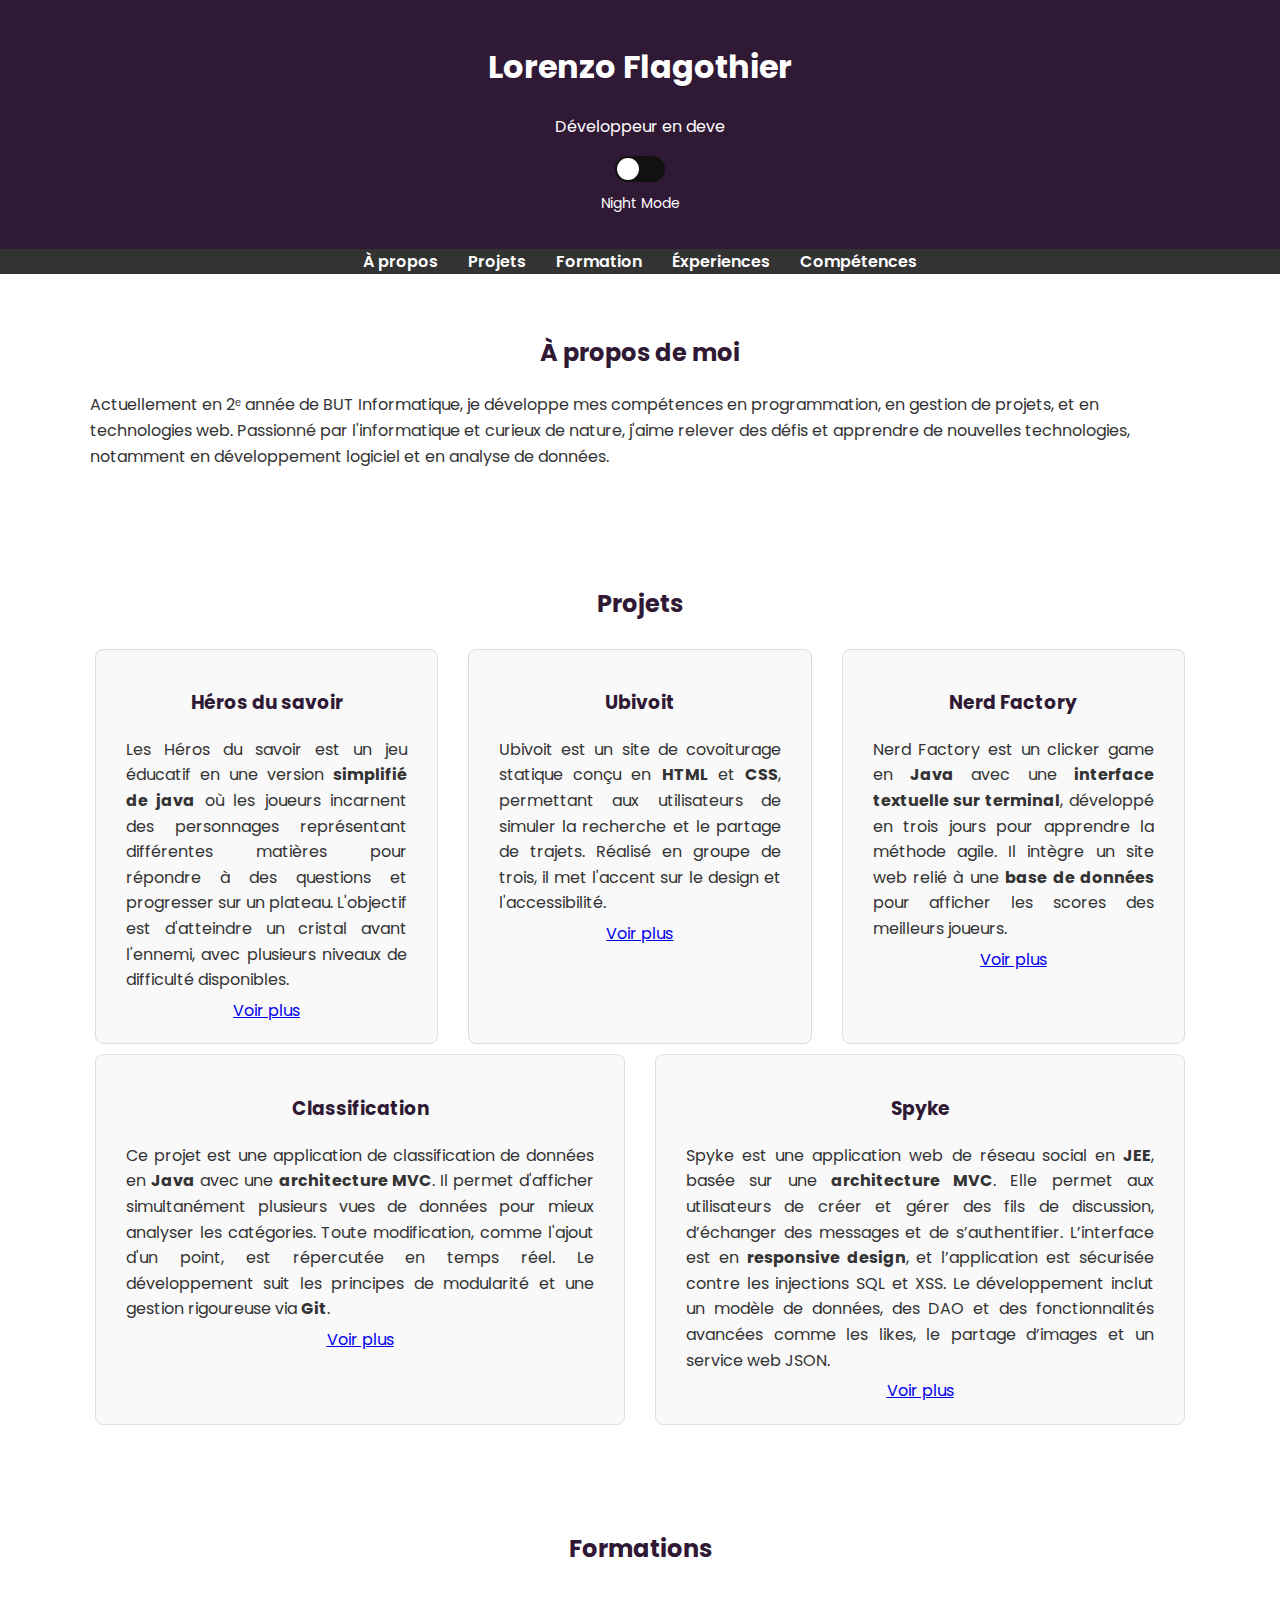
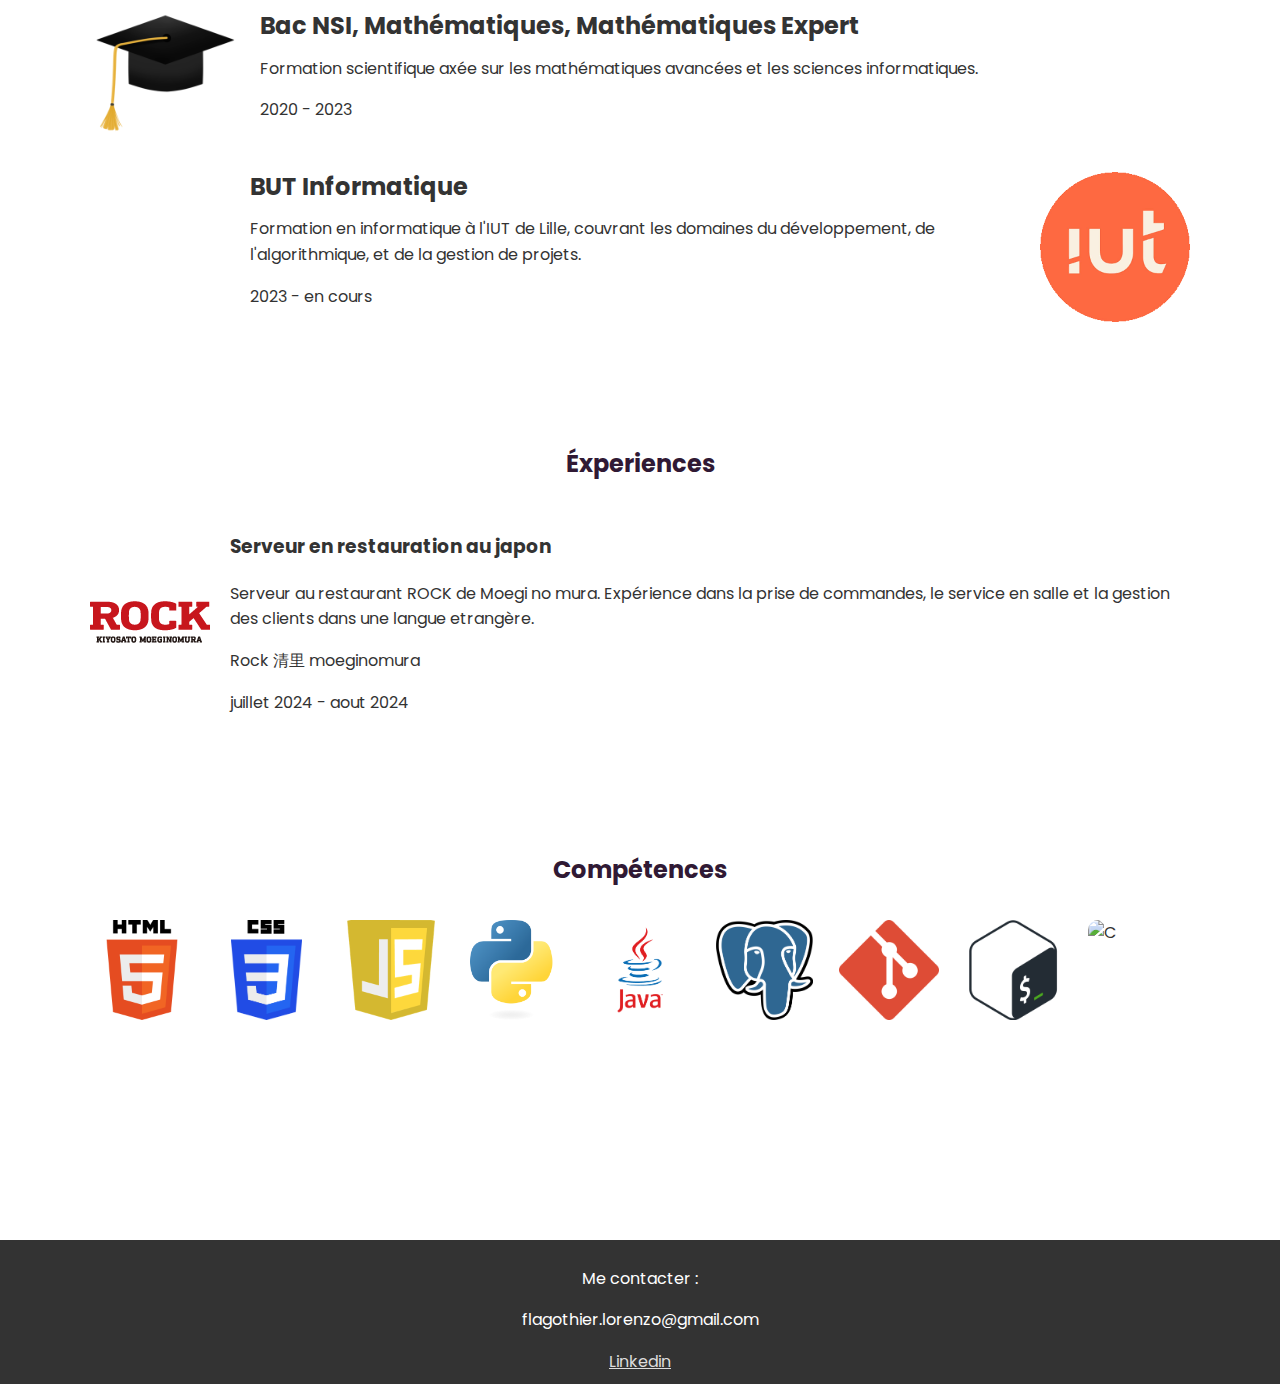
==== commit 00a3f2fe: "Mots importants en gras" ====
--- a/index.html
+++ b/index.html
@@ -62,17 +62,17 @@
             <div class="grid">
                 <div class="card">
                     <h3>Héros du savoir</h3>
-                    <p>Les Héros du savoir est un jeu éducatif où les joueurs incarnent des personnages représentant différentes matières pour répondre à des questions et progresser sur un plateau. L'objectif est d'atteindre un cristal avant l'ennemi, avec plusieurs niveaux de difficulté disponibles.</p>
+                    <p>Les Héros du savoir est un jeu éducatif en une version <B>simplifié de java</B> où les joueurs incarnent des personnages représentant différentes matières pour répondre à des questions et progresser sur un plateau. L'objectif est d'atteindre un cristal avant l'ennemi, avec plusieurs niveaux de difficulté disponibles.</p>
                     <a href="https://gitlab.univ-lille.fr/lorenzo.flagothier.etu/s1.02">Voir plus</a>
                 </div>
                 <div class="card">
                     <h3>Ubivoit</h3>
-                    <p>Ubivoit est un site de covoiturage statique conçu en HTML et CSS, permettant aux utilisateurs de simuler la recherche et le partage de trajets. Réalisé en groupe de trois, il met l'accent sur le design et l'accessibilité.</p>
+                    <p>Ubivoit est un site de covoiturage statique conçu en <B>HTML</B> et <B>CSS</B>, permettant aux utilisateurs de simuler la recherche et le partage de trajets. Réalisé en groupe de trois, il met l'accent sur le design et l'accessibilité.</p>
                     <a href="https://gitlab.univ-lille.fr/lorenzo.flagothier.etu/site-sae-1.05-1.06">Voir plus</a>
                 </div>
                 <div class="card">
                     <h3>Nerd Factory</h3>
-                    <p>Nerd Factory est un clicker game en Java avec une interface textuelle sur terminal, développé en trois jours pour apprendre la méthode agile.  Il intègre un site web relié à une base de données pour afficher les scores des meilleurs joueurs.</p>
+                    <p>Nerd Factory est un clicker game en <B>Java</B> avec une <B>interface textuelle sur terminal</B>, développé en trois jours pour apprendre la méthode agile.  Il intègre un site web relié à une <B>base de données</B> pour afficher les scores des meilleurs joueurs.</p>
                     <a href="#">Voir plus</a>
                 </div>
             </div>
